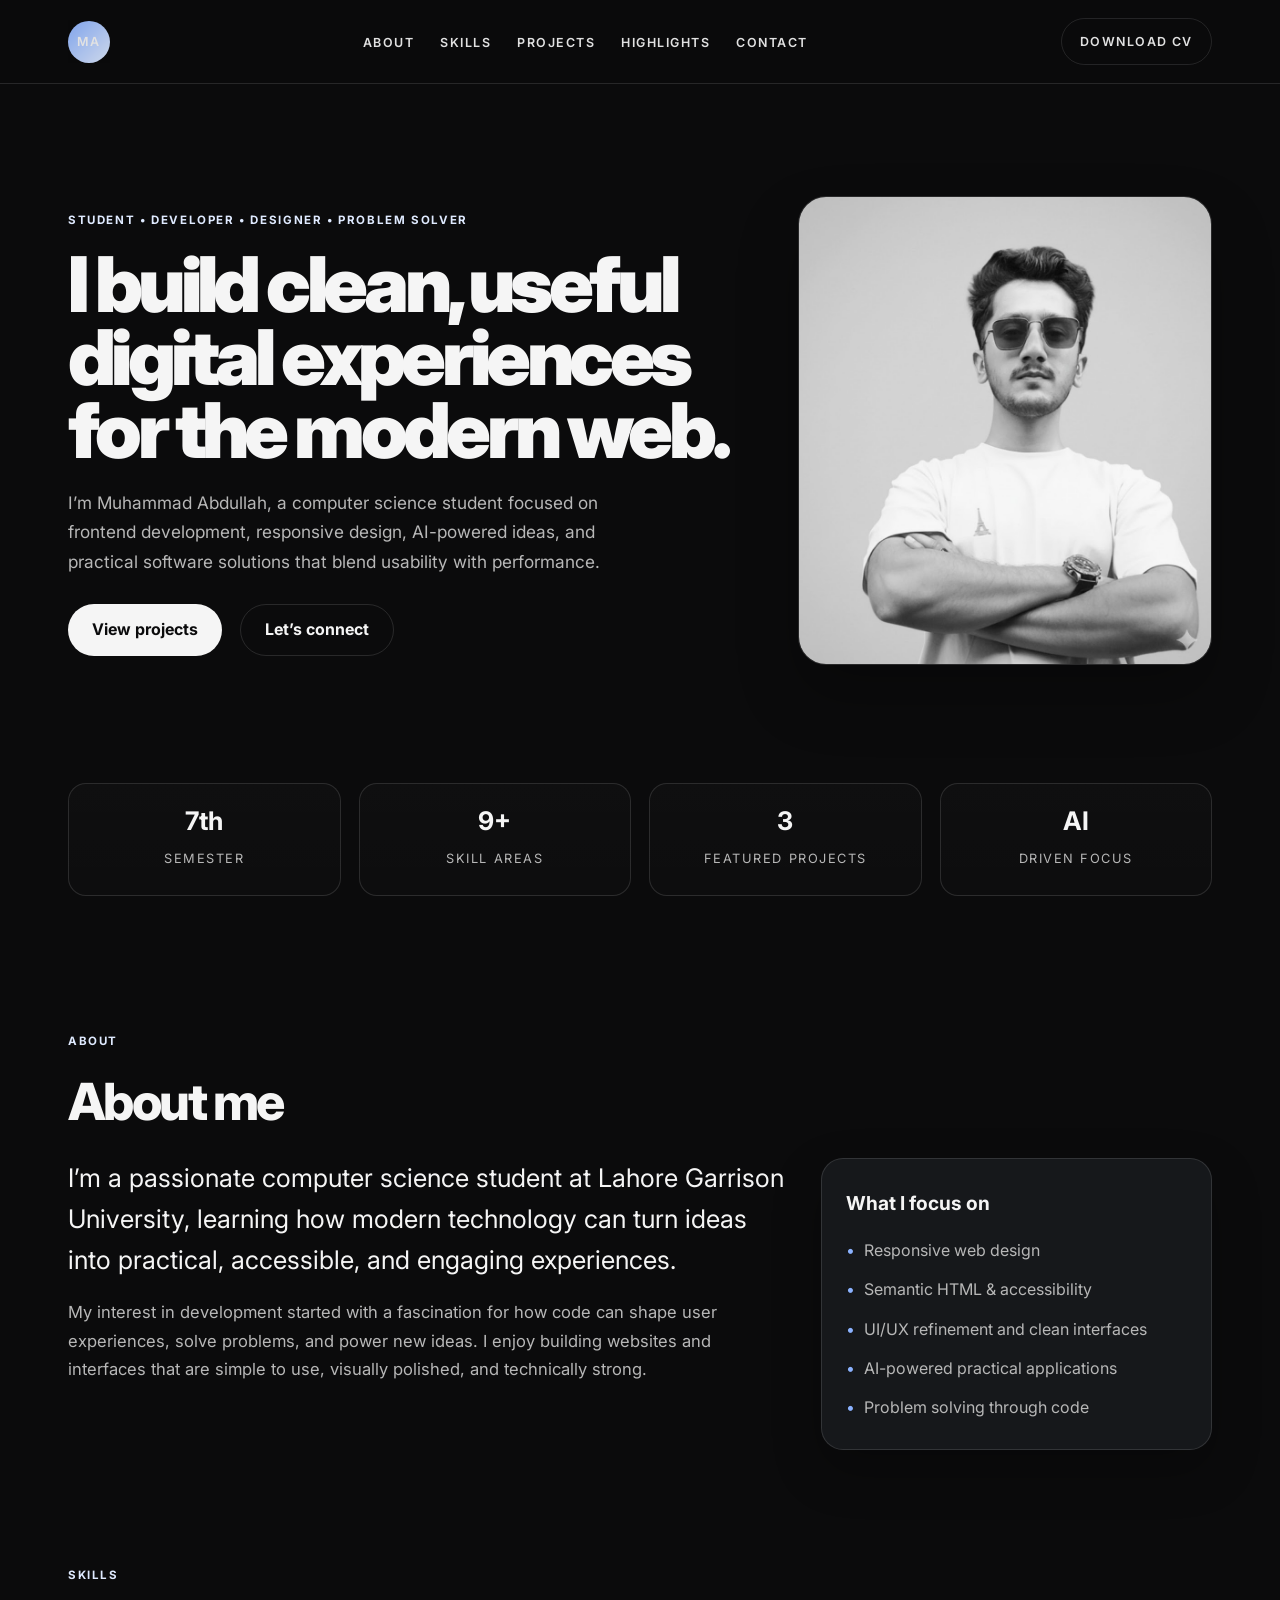
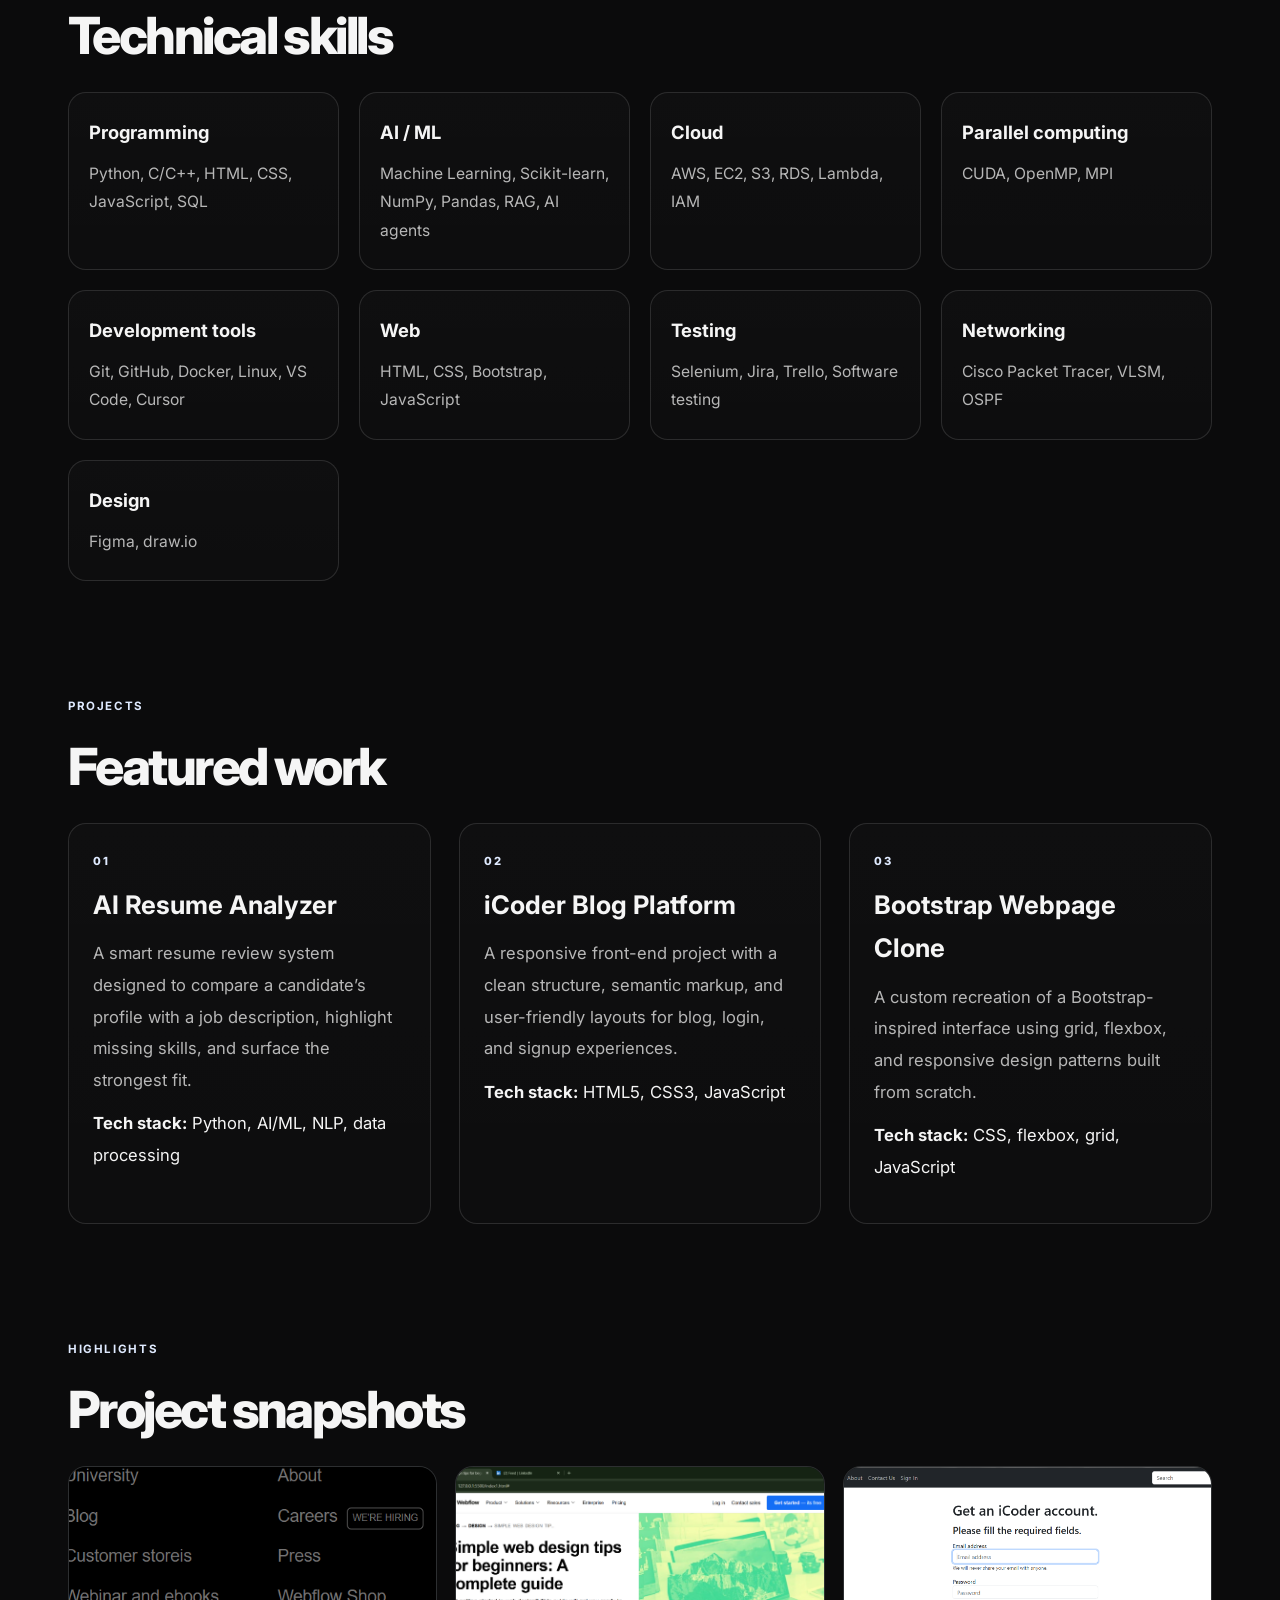
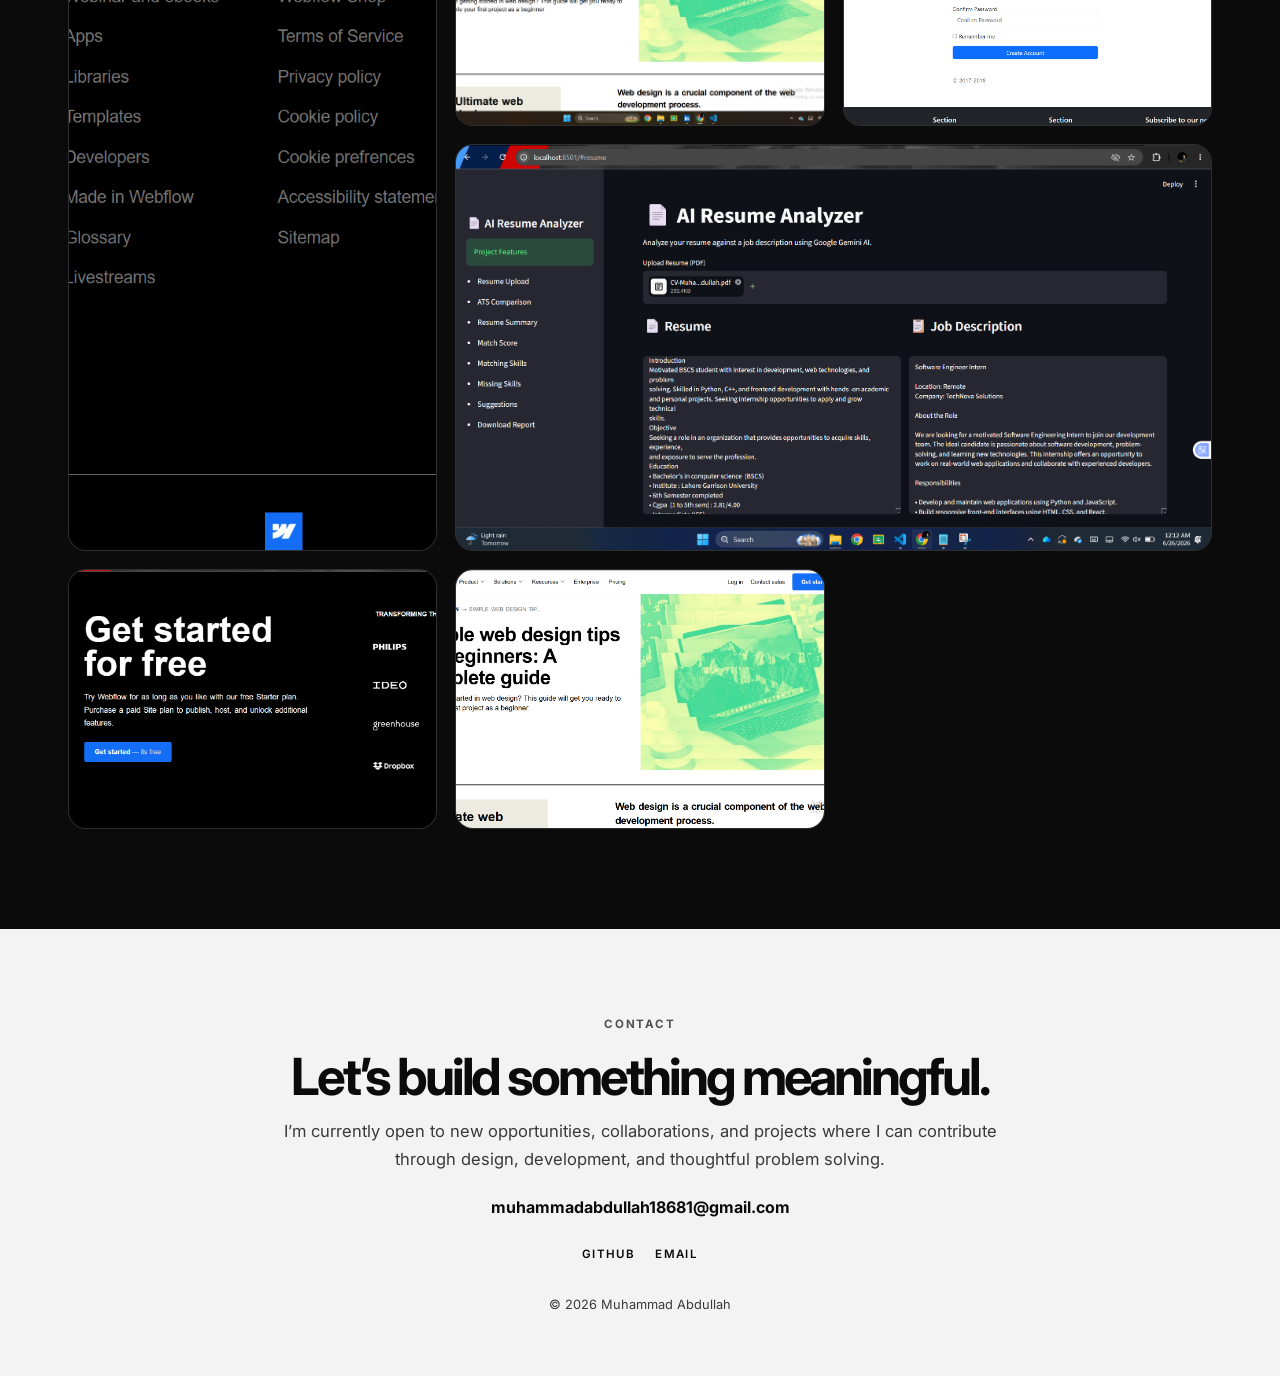
==== index.html @ 7ed73061 "Initial portfolio website" ====
<!DOCTYPE html>
<html lang="en">
  <head>
    <meta charset="UTF-8" />
    <meta name="viewport" content="width=device-width, initial-scale=1.0" />
    <title>Muhammad Abdullah | Portfolio</title>
    <meta
      name="description"
      content="Portfolio of Muhammad Abdullah, a computer science student and web developer focused on responsive design, front-end development, AI, and practical software solutions."
    />
    <link rel="preconnect" href="https://fonts.googleapis.com" />
    <link rel="preconnect" href="https://fonts.gstatic.com" crossorigin />
    <link
      href="https://fonts.googleapis.com/css2?family=Inter:wght@400;500;600;700;800;900&display=swap"
      rel="stylesheet"
    />
    <link rel="stylesheet" href="styles.css" />
  </head>
  <body>
    <header class="site-header" id="top">
      <nav class="top-nav">
        <a href="#top" class="brand" aria-label="Muhammad Abdullah home">MA</a>
        <ul>
          <li><a href="#about">About</a></li>
          <li><a href="#skills">Skills</a></li>
          <li><a href="#projects">Projects</a></li>
          <li><a href="#highlights">Highlights</a></li>
          <li><a href="#contact">Contact</a></li>
        </ul>
        <a class="nav-button" href="CV-Muhammad_Abdullah.docx" target="_blank" rel="noopener noreferrer">Download CV</a>
      </nav>
    </header>

    <main>
      <section class="hero">
        <div class="hero-copy">
          <p class="eyebrow">Student • developer • designer • problem solver</p>
          <h1>
            I build clean, useful digital experiences for the modern web.
          </h1>
          <p class="hero-text">
            I’m Muhammad Abdullah, a computer science student focused on frontend
            development, responsive design, AI-powered ideas, and practical software
            solutions that blend usability with performance.
          </p>
          <div class="hero-actions">
            <a href="#projects" class="primary-btn">View projects</a>
            <a href="#contact" class="secondary-btn">Let’s connect</a>
          </div>
        </div>

        <div class="hero-image-wrap">
          <img src="img1.jpg" alt="Muhammad Abdullah portrait" class="hero-image" />
        </div>
      </section>

      <section class="stats-strip" aria-label="Quick profile stats">
        <div>
          <strong>7th</strong>
          <span>Semester</span>
        </div>
        <div>
          <strong>9+</strong>
          <span>Skill areas</span>
        </div>
        <div>
          <strong>3</strong>
          <span>Featured projects</span>
        </div>
        <div>
          <strong>AI</strong>
          <span>Driven focus</span>
        </div>
      </section>

      <section id="about" class="content-section">
        <div class="section-heading">
          <p class="section-tag">About</p>
          <h2>About me</h2>
        </div>

        <div class="about-grid">
          <div class="about-copy">
            <p class="lead">
              I’m a passionate computer science student at Lahore Garrison University,
              learning how modern technology can turn ideas into practical, accessible,
              and engaging experiences.
            </p>
            <p>
              My interest in development started with a fascination for how code can shape
              user experiences, solve problems, and power new ideas. I enjoy building
              websites and interfaces that are simple to use, visually polished, and
              technically strong.
            </p>
          </div>

          <aside class="about-card">
            <h3>What I focus on</h3>
            <ul>
              <li>Responsive web design</li>
              <li>Semantic HTML &amp; accessibility</li>
              <li>UI/UX refinement and clean interfaces</li>
              <li>AI-powered practical applications</li>
              <li>Problem solving through code</li>
            </ul>
          </aside>
        </div>
      </section>

      <section id="skills" class="content-section">
        <div class="section-heading">
          <p class="section-tag">Skills</p>
          <h2>Technical skills</h2>
        </div>

        <div class="skills-grid">
          <div class="skill-category">
            <h3>Programming</h3>
            <p>Python, C/C++, HTML, CSS, JavaScript, SQL</p>
          </div>

          <div class="skill-category">
            <h3>AI / ML</h3>
            <p>Machine Learning, Scikit-learn, NumPy, Pandas, RAG, AI agents</p>
          </div>

          <div class="skill-category">
            <h3>Cloud</h3>
            <p>AWS, EC2, S3, RDS, Lambda, IAM</p>
          </div>

          <div class="skill-category">
            <h3>Parallel computing</h3>
            <p>CUDA, OpenMP, MPI</p>
          </div>

          <div class="skill-category">
            <h3>Development tools</h3>
            <p>Git, GitHub, Docker, Linux, VS Code, Cursor</p>
          </div>

          <div class="skill-category">
            <h3>Web</h3>
            <p>HTML, CSS, Bootstrap, JavaScript</p>
          </div>

          <div class="skill-category">
            <h3>Testing</h3>
            <p>Selenium, Jira, Trello, Software testing</p>
          </div>

          <div class="skill-category">
            <h3>Networking</h3>
            <p>Cisco Packet Tracer, VLSM, OSPF</p>
          </div>

          <div class="skill-category">
            <h3>Design</h3>
            <p>Figma, draw.io</p>
          </div>
        </div>
      </section>

      <section id="projects" class="content-section">
        <div class="section-heading">
          <p class="section-tag">Projects</p>
          <h2>Featured work</h2>
        </div>

        <div class="projects-grid">
          <article class="project-card">
            <div class="project-number">01</div>
            <h3>AI Resume Analyzer</h3>
            <p>
              A smart resume review system designed to compare a candidate’s profile with
              a job description, highlight missing skills, and surface the strongest fit.
            </p>
            <p class="stack"><strong>Tech stack:</strong> Python, AI/ML, NLP, data processing</p>
          </article>

          <article class="project-card">
            <div class="project-number">02</div>
            <h3>iCoder Blog Platform</h3>
            <p>
              A responsive front-end project with a clean structure, semantic markup, and
              user-friendly layouts for blog, login, and signup experiences.
            </p>
            <p class="stack"><strong>Tech stack:</strong> HTML5, CSS3, JavaScript</p>
          </article>

          <article class="project-card">
            <div class="project-number">03</div>
            <h3>Bootstrap Webpage Clone</h3>
            <p>
              A custom recreation of a Bootstrap-inspired interface using grid, flexbox,
              and responsive design patterns built from scratch.
            </p>
            <p class="stack"><strong>Tech stack:</strong> CSS, flexbox, grid, JavaScript</p>
          </article>
        </div>
      </section>

      <section id="highlights" class="content-section">
        <div class="section-heading">
          <p class="section-tag">Highlights</p>
          <h2>Project snapshots</h2>
        </div>

        <div class="gallery-grid">
          <figure class="gallery-item tall">
            <img src="Screenshot 2025-10-15 144143.png" alt="Project screenshot 1" />
          </figure>
          <figure class="gallery-item">
            <img src="Screenshot 2025-07-09 141239.png" alt="Project screenshot 2" />
          </figure>
          <figure class="gallery-item">
            <img src="Screenshot 2025-10-15 144005.png" alt="Project screenshot 3" />
          </figure>
          <figure class="gallery-item wide">
            <img src="project ai resume .png" alt="AI resume analyzer project" />
          </figure>
          <figure class="gallery-item">
            <img src="Screenshot 2025-10-15 144124.png" alt="Project screenshot 4" />
          </figure>
          <figure class="gallery-item">
            <img src="Screenshot 2025-07-08 152722.png" alt="Project screenshot 5" />
          </figure>
        </div>
      </section>
    </main>

    <footer id="contact" class="site-footer">
      <div class="footer-inner">
        <p class="section-tag light">Contact</p>
        <h2>Let’s build something meaningful.</h2>
        <p>
          I’m currently open to new opportunities, collaborations, and projects where I
          can contribute through design, development, and thoughtful problem solving.
        </p>
        <a class="email-link" href="mailto:muhammadabdullah18681@gmail.com">
          muhammadabdullah18681@gmail.com
        </a>
        <div class="social-links" aria-label="Social links">
          <a href="https://github.com/Abdullah-khalil-18681" target="_blank" rel="noopener noreferrer">GitHub</a>
          <a href="mailto:muhammadabdullah18681@gmail.com">Email</a>
        </div>
        <p class="copyright">© 2026 Muhammad Abdullah</p>
      </div>
    </footer>
  </body>
</html>
---- styles.css ----
:root {
  --bg: #0b0b0c;
  --bg-soft: #121315;
  --panel: #16181b;
  --panel-2: #1d1f23;
  --text: #f5f5f5;
  --muted: #b7b7b7;
  --line: rgba(255, 255, 255, 0.12);
  --accent: #8bb2ff;
  --accent-2: #dfeaff;
  --shadow: rgba(0, 0, 0, 0.25);
  --max-width: 1200px;
}

* {
  box-sizing: border-box;
  margin: 0;
  padding: 0;
}

html {
  scroll-behavior: smooth;
}

body {
  font-family: "Inter", sans-serif;
  background: var(--bg);
  color: var(--text);
  line-height: 1.7;
}

img {
  display: block;
  max-width: 100%;
}

p {
  color: var(--muted);
  font-size: 1.04rem;
}

img {
  width: 100%;
}

a {
  color: inherit;
  text-decoration: none;
}

.site-header {
  position: sticky;
  top: 0;
  z-index: 30;
  background: rgba(11, 11, 12, 0.8);
  backdrop-filter: blur(12px);
  border-bottom: 1px solid var(--line);
}

.top-nav {
  max-width: var(--max-width);
  margin: 0 auto;
  padding: 18px 28px;
  display: flex;
  align-items: center;
  justify-content: space-between;
  gap: 20px;
}

.brand {
  display: inline-flex;
  align-items: center;
  justify-content: center;
  width: 42px;
  height: 42px;
  border-radius: 50%;
  background: linear-gradient(135deg, var(--accent), var(--accent-2));
  color: #0a0a0a;
  font-weight: 900;
  font-size: 0.8rem;
}

.top-nav ul {
  list-style: none;
  display: flex;
  align-items: center;
  justify-content: center;
  flex-wrap: wrap;
  gap: 26px;
}

.top-nav a {
  color: var(--text);
  font-size: 0.78rem;
  text-transform: uppercase;
  letter-spacing: 0.12em;
  font-weight: 600;
  opacity: 0.92;
}

.top-nav a:hover {
  color: var(--accent-2);
}

.nav-button {
  padding: 12px 18px;
  border: 1px solid var(--line);
  border-radius: 999px;
  transition: 0.2s ease;
}

.nav-button:hover {
  background: var(--panel);
  border-color: var(--accent);
}

main {
  max-width: var(--max-width);
  margin: 0 auto;
  padding: 0 28px 80px;
}

.hero {
  display: grid;
  grid-template-columns: 1.25fr 0.75fr;
  align-items: center;
  gap: 40px;
  min-height: 75vh;
  padding: 72px 0 54px;
}

.hero-copy {
  max-width: 720px;
}

.eyebrow,
.section-tag {
  display: inline-block;
  margin-bottom: 18px;
  text-transform: uppercase;
  letter-spacing: 0.14em;
  font-size: 0.72rem;
  font-weight: 700;
  color: var(--accent-2);
}

.hero h1 {
  margin-bottom: 20px;
  font-size: clamp(3rem, 6vw, 6rem);
  line-height: 0.95;
  letter-spacing: -0.06em;
  font-weight: 900;
}

.hero-text {
  max-width: 600px;
  margin-bottom: 28px;
  font-size: 1.08rem;
  color: var(--muted);
}

.hero-actions {
  display: flex;
  flex-wrap: wrap;
  gap: 18px;
}

.primary-btn,
.secondary-btn {
  display: inline-flex;
  align-items: center;
  justify-content: center;
  min-height: 52px;
  padding: 0 24px;
  border-radius: 999px;
  font-weight: 700;
  transition: 0.2s ease;
}

.primary-btn {
  background: var(--text);
  color: var(--bg);
}

.primary-btn:hover {
  background: var(--accent-2);
}

.secondary-btn {
  border: 1px solid var(--line);
  color: var(--text);
}

.secondary-btn:hover {
  border-color: var(--accent);
  color: var(--accent-2);
}

.hero-image-wrap {
  display: flex;
  justify-content: center;
}

.hero-image {
  width: min(100%, 420px);
  border-radius: 28px;
  object-fit: cover;
  box-shadow: 0 30px 60px var(--shadow);
  border: 1px solid var(--line);
}

.stats-strip {
  display: grid;
  grid-template-columns: repeat(4, minmax(150px, 1fr));
  gap: 18px;
  padding: 24px 0 10px;
  margin-bottom: 30px;
}

.stats-strip > div {
  border: 1px solid var(--line);
  background: linear-gradient(180deg, rgba(255, 255, 255, 0.02), rgba(255, 255, 255, 0.01));
  border-radius: 18px;
  padding: 24px 18px;
  text-align: center;
}

.stats-strip strong {
  display: block;
  margin-bottom: 10px;
  font-size: clamp(1.5rem, 2vw, 2.4rem);
  line-height: 1;
  color: var(--text);
}

.stats-strip span {
  color: var(--muted);
  font-size: 0.8rem;
  text-transform: uppercase;
  letter-spacing: 0.12em;
}

.content-section {
  padding: 90px 0 20px;
}

.section-heading {
  margin-bottom: 34px;
}

.section-heading h2 {
  margin-top: 8px;
  font-size: clamp(2.2rem, 4vw, 4rem);
  line-height: 0.9;
  letter-spacing: -0.05em;
  font-weight: 800;
}

.about-grid {
  display: grid;
  grid-template-columns: 1.3fr 0.7fr;
  gap: 28px;
  align-items: start;
}

.lead {
  margin-bottom: 18px;
  font-size: clamp(1.15rem, 2vw, 1.7rem);
  line-height: 1.6;
  color: var(--text);
}

.about-card {
  background: var(--panel);
  border: 1px solid var(--line);
  border-radius: 22px;
  padding: 28px 24px;
  box-shadow: 0 20px 48px var(--shadow);
}

.about-card h3 {
  margin-bottom: 18px;
  font-size: 1.2rem;
  color: var(--text);
}

.about-card ul {
  list-style: none;
  display: grid;
  gap: 12px;
}

.about-card li {
  position: relative;
  padding-left: 18px;
  color: var(--muted);
}

.about-card li::before {
  content: "•";
  position: absolute;
  left: 0;
  top: 0;
  color: var(--accent);
}

.skills-grid {
  display: grid;
  grid-template-columns: repeat(auto-fit, minmax(220px, 1fr));
  gap: 20px;
  margin-top: 20px;
}

.skill-category {
  padding: 24px 20px;
  border: 1px solid var(--line);
  border-radius: 18px;
  background: linear-gradient(180deg, rgba(255, 255, 255, 0.02), rgba(255, 255, 255, 0.01));
}

.skill-category h3 {
  margin-bottom: 12px;
  font-size: 1.15rem;
  color: var(--text);
}

.skill-category p {
  font-size: 0.98rem;
  color: var(--muted);
  line-height: 1.8;
}

.projects-grid {
  display: grid;
  grid-template-columns: repeat(auto-fit, minmax(260px, 1fr));
  gap: 28px;
  margin-top: 18px;
}

.project-card {
  padding: 28px 24px;
  border: 1px solid var(--line);
  border-radius: 18px;
  background: linear-gradient(180deg, rgba(255, 255, 255, 0.02), rgba(255, 255, 255, 0.01));
  transition: transform 0.25s ease, border-color 0.25s ease;
}

.project-card:hover {
  transform: translateY(-4px);
  border-color: rgba(139, 178, 255, 0.5);
}

.project-number {
  margin-bottom: 12px;
  font-size: 0.7rem;
  font-weight: 800;
  letter-spacing: 0.18em;
  color: var(--accent-2);
}

.project-card h3 {
  margin-bottom: 12px;
  font-size: clamp(1.4rem, 2vw, 2rem);
  color: var(--text);
}

.project-card p {
  margin-bottom: 12px;
  color: var(--muted);
  line-height: 1.9;
}

.stack {
  margin-top: 8px;
  color: var(--text) !important;
}

.gallery-grid {
  display: grid;
  grid-template-columns: repeat(3, minmax(220px, 1fr));
  gap: 18px;
}

.gallery-item {
  overflow: hidden;
  border-radius: 18px;
  border: 1px solid var(--line);
  background: #101214;
  min-height: 260px;
}

.gallery-item img {
  height: 100%;
  object-fit: cover;
  transition: transform 0.35s ease;
}

.gallery-item:hover img {
  transform: scale(1.03);
}

.gallery-item.tall {
  grid-row: span 2;
}

.gallery-item.wide {
  grid-column: span 2;
}

.site-footer {
  padding: 80px 20px 60px;
  background: #f3f3f3;
  color: #0b0b0c;
  text-align: center;
}

.footer-inner {
  max-width: 760px;
  margin: 0 auto;
}

.site-footer .section-tag {
  color: #0b0b0c;
  opacity: 0.7;
}

.site-footer h2 {
  margin-bottom: 16px;
  font-size: clamp(2.2rem, 4vw, 3.4rem);
  line-height: 0.95;
  letter-spacing: -0.06em;
}

.site-footer p {
  color: rgba(11, 11, 12, 0.8);
}

.email-link {
  display: inline-block;
  margin-top: 20px;
  color: #0b0b0c;
  font-weight: 700;
}

.social-links {
  display: flex;
  justify-content: center;
  flex-wrap: wrap;
  gap: 20px;
  margin-top: 24px;
}

.social-links a {
  color: #0b0b0c;
  font-weight: 600;
  text-transform: uppercase;
  letter-spacing: 0.12em;
  font-size: 0.72rem;
}

.copyright {
  margin-top: 30px;
  font-size: 0.8rem;
}

@media (max-width: 900px) {
  .hero {
    grid-template-columns: 1fr;
    text-align: center;
    padding-top: 48px;
  }

  .hero-copy {
    max-width: 100%;
  }

  .hero-text {
    margin-left: auto;
    margin-right: auto;
  }

  .hero-actions {
    justify-content: center;
  }

  .about-grid,
  .gallery-grid {
    grid-template-columns: 1fr;
  }

  .gallery-item.wide {
    grid-column: span 1;
  }
}

@media (max-width: 640px) {
  .top-nav {
    padding: 14px 16px;
    flex-wrap: wrap;
    justify-content: center;
  }

  .top-nav ul {
    gap: 14px 18px;
  }

  main {
    padding-left: 18px;
    padding-right: 18px;
  }

  .stats-strip {
    grid-template-columns: repeat(2, minmax(130px, 1fr));
  }

  .hero h1 {
    font-size: clamp(2.5rem, 18vw, 4.2rem);
  }

  .content-section {
    padding-top: 70px;
  }

  .project-card,
  .skill-category,
  .about-card {
    padding-left: 18px;
    padding-right: 18px;
  }

  .gallery-grid {
    grid-template-columns: 1fr;
  }

  .gallery-item.tall,
  .gallery-item.wide {
    grid-column: auto;
    grid-row: auto;
  }
}
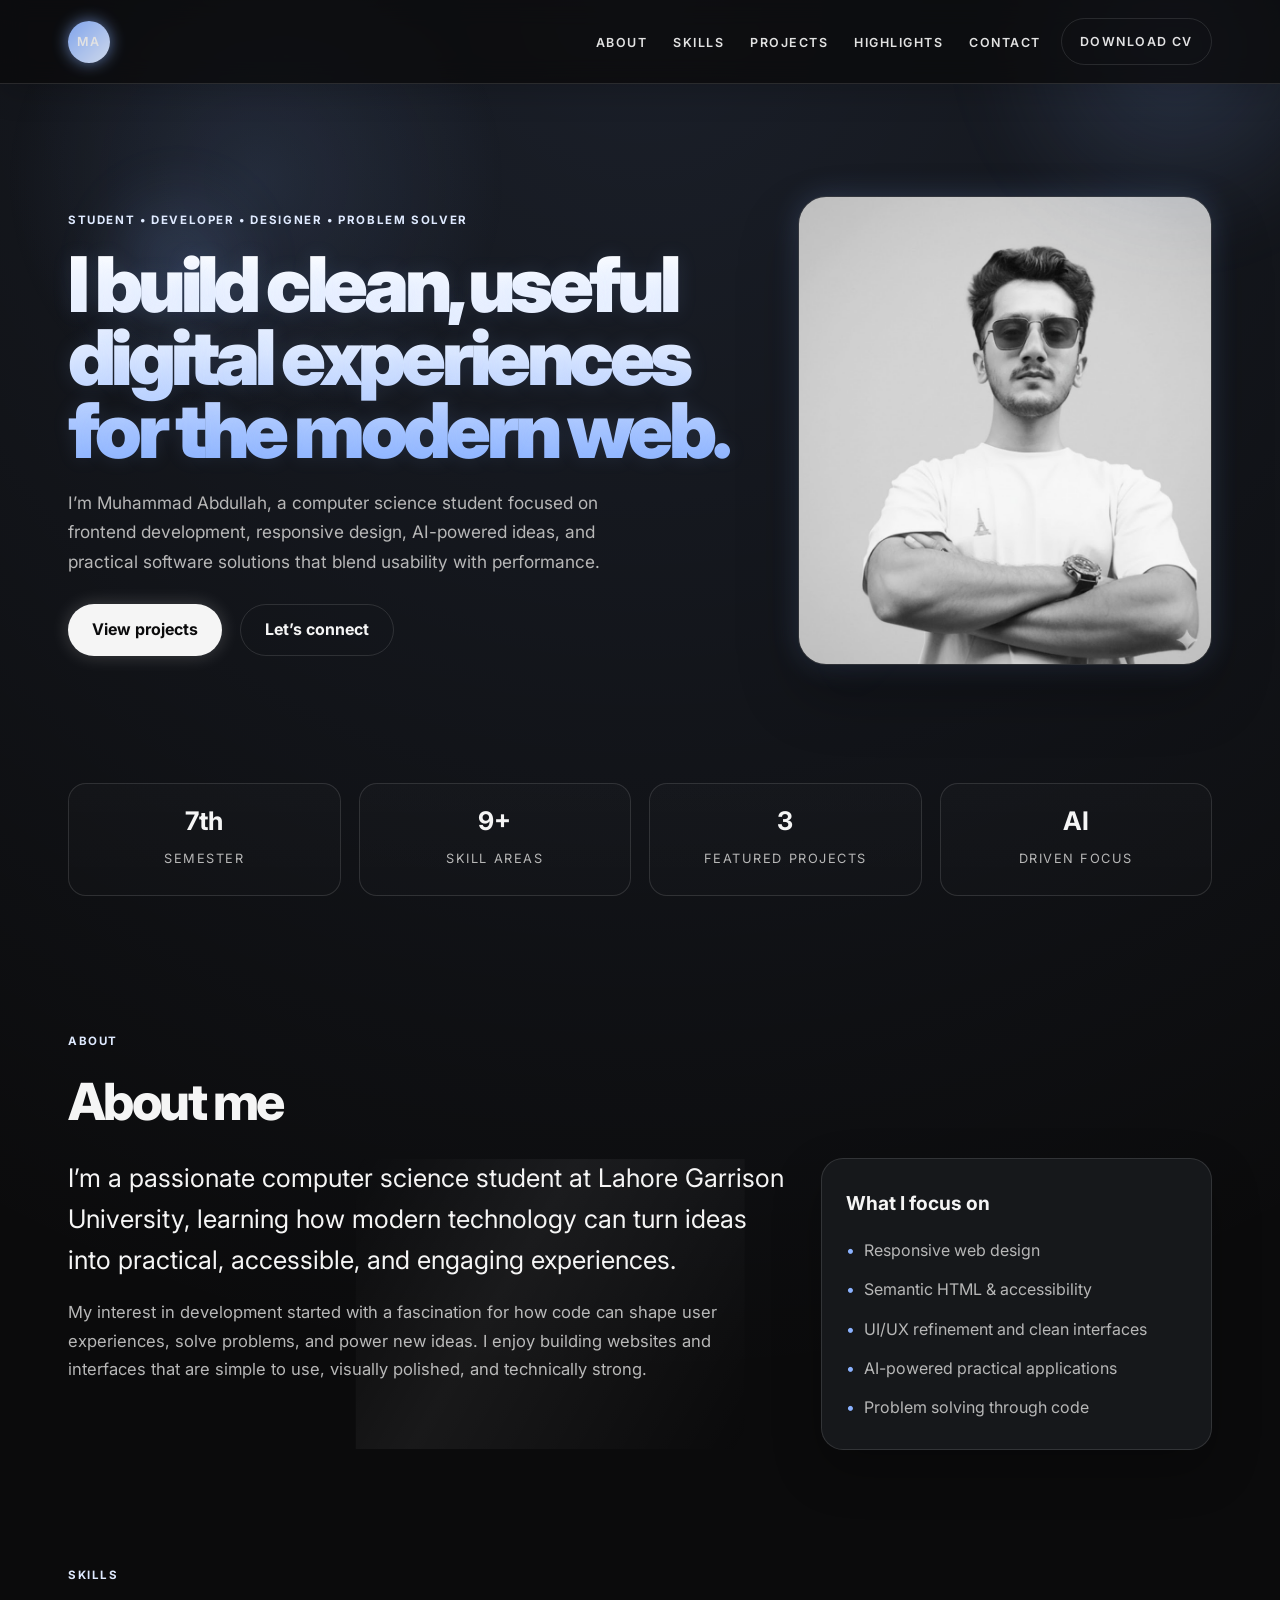
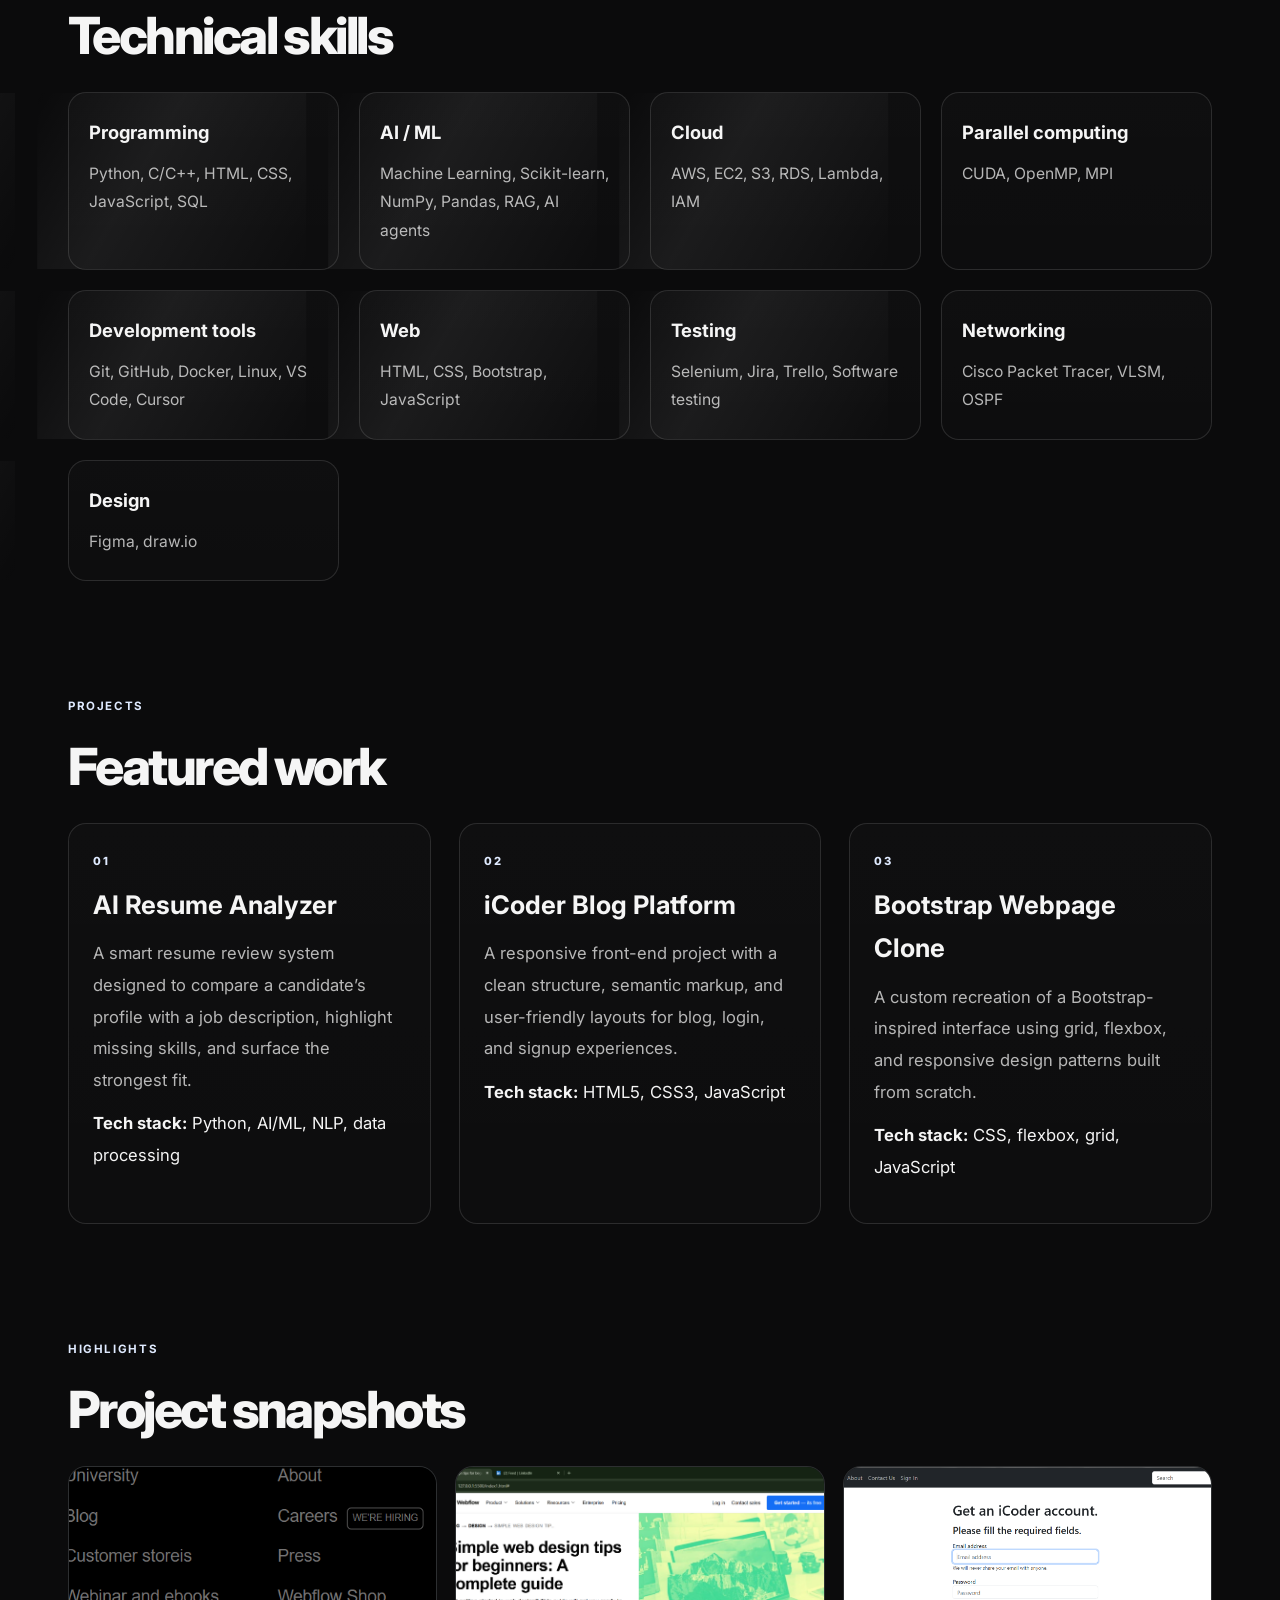
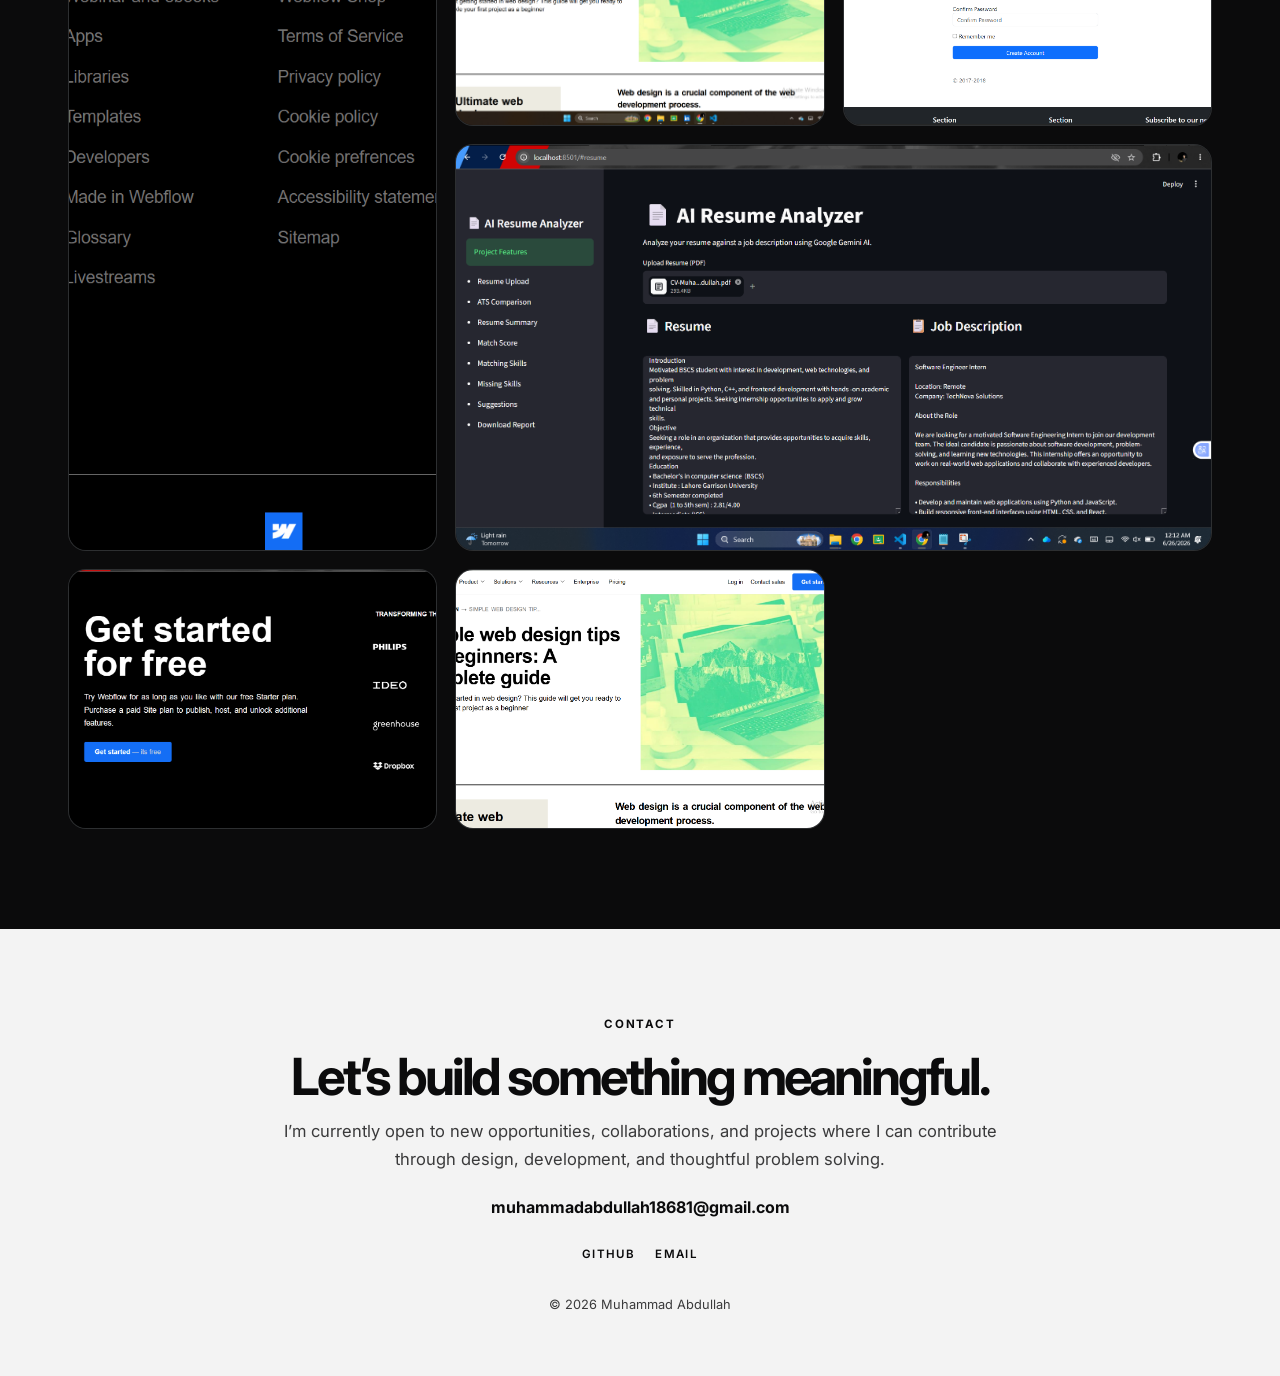
==== commit 25b0fd39: "Updated project files" ====
--- a/index.html
+++ b/index.html
@@ -20,14 +20,23 @@
     <header class="site-header" id="top">
       <nav class="top-nav">
         <a href="#top" class="brand" aria-label="Muhammad Abdullah home">MA</a>
-        <ul>
-          <li><a href="#about">About</a></li>
-          <li><a href="#skills">Skills</a></li>
-          <li><a href="#projects">Projects</a></li>
-          <li><a href="#highlights">Highlights</a></li>
-          <li><a href="#contact">Contact</a></li>
-        </ul>
-        <a class="nav-button" href="CV-Muhammad_Abdullah.docx" target="_blank" rel="noopener noreferrer">Download CV</a>
+
+        <button class="menu-toggle" aria-label="Toggle navigation" aria-expanded="false">
+          <span></span>
+          <span></span>
+          <span></span>
+        </button>
+
+        <div class="nav-panel">
+          <ul>
+            <li><a href="#about">About</a></li>
+            <li><a href="#skills">Skills</a></li>
+            <li><a href="#projects">Projects</a></li>
+            <li><a href="#highlights">Highlights</a></li>
+            <li><a href="#contact">Contact</a></li>
+          </ul>
+          <a class="nav-button" href="CV-Muhammad_Abdullah.docx" target="_blank" rel="noopener noreferrer">Download CV</a>
+        </div>
       </nav>
     </header>
 
@@ -247,5 +256,61 @@
         <p class="copyright">© 2026 Muhammad Abdullah</p>
       </div>
     </footer>
+
+    <script>
+      const revealItems = document.querySelectorAll('.content-section, .hero, .stats-strip, .site-footer');
+      const menuToggle = document.querySelector('.menu-toggle');
+      const navPanel = document.querySelector('.nav-panel');
+
+      const observer = new IntersectionObserver(
+        (entries) => {
+          entries.forEach((entry) => {
+            if (entry.isIntersecting) {
+              entry.target.classList.add('is-visible');
+            }
+          });
+        },
+        { threshold: 0.12 }
+      );
+
+      revealItems.forEach((item) => {
+        item.classList.add('reveal');
+        observer.observe(item);
+      });
+
+      document.querySelectorAll('.project-card, .skill-category, .about-card, .gallery-item, .stats-strip > div').forEach((item) => {
+        item.classList.add('reveal');
+        observer.observe(item);
+      });
+
+      if (menuToggle && navPanel) {
+        menuToggle.addEventListener('click', () => {
+          const isOpen = navPanel.classList.toggle('is-open');
+          menuToggle.classList.toggle('is-open', isOpen);
+          menuToggle.setAttribute('aria-expanded', String(isOpen));
+        });
+
+        navPanel.querySelectorAll('a').forEach((link) => {
+          link.addEventListener('click', () => {
+            navPanel.classList.remove('is-open');
+            menuToggle.classList.remove('is-open');
+            menuToggle.setAttribute('aria-expanded', 'false');
+          });
+        });
+      }
+
+      document.querySelectorAll('.project-card, .skill-category, .about-card, .gallery-item').forEach((card) => {
+        card.addEventListener('mousemove', (event) => {
+          const rect = card.getBoundingClientRect();
+          const x = ((event.clientX - rect.left) / rect.width - 0.5) * 10;
+          const y = ((event.clientY - rect.top) / rect.height - 0.5) * 10;
+          card.style.transform = `translateY(-4px) rotateX(${(-y).toFixed(2)}deg) rotateY(${x.toFixed(2)}deg) scale(1.01)`;
+        });
+
+        card.addEventListener('mouseleave', () => {
+          card.style.transform = '';
+        });
+      });
+    </script>
   </body>
 </html>
--- a/styles.css
+++ b/styles.css
@@ -23,10 +23,38 @@
 }
 
 body {
+  position: relative;
   font-family: "Inter", sans-serif;
-  background: var(--bg);
+  background:
+    radial-gradient(circle at top, rgba(139, 178, 255, 0.12), transparent 30%),
+    var(--bg);
   color: var(--text);
   line-height: 1.7;
+  overflow-x: hidden;
+  isolation: isolate;
+}
+
+body::before {
+  content: "";
+  position: fixed;
+  inset: 0;
+  background: radial-gradient(circle at 20% 20%, rgba(139, 178, 255, 0.12), transparent 20%);
+  pointer-events: none;
+  z-index: 0;
+}
+
+body::after {
+  content: "";
+  position: fixed;
+  inset: -20% -10% auto auto;
+  width: 460px;
+  height: 460px;
+  border-radius: 50%;
+  background: radial-gradient(circle, rgba(139, 178, 255, 0.18), transparent 62%);
+  filter: blur(28px);
+  pointer-events: none;
+  z-index: 0;
+  animation: drift 18s ease-in-out infinite alternate;
 }
 
 img {
@@ -55,6 +83,7 @@
   background: rgba(11, 11, 12, 0.8);
   backdrop-filter: blur(12px);
   border-bottom: 1px solid var(--line);
+  box-shadow: 0 10px 30px rgba(0, 0, 0, 0.15);
 }
 
 .top-nav {
@@ -65,6 +94,8 @@
   align-items: center;
   justify-content: space-between;
   gap: 20px;
+  position: relative;
+  animation: navPulse 6s ease-in-out infinite alternate;
 }
 
 .brand {
@@ -78,6 +109,20 @@
   color: #0a0a0a;
   font-weight: 900;
   font-size: 0.8rem;
+  box-shadow: 0 0 16px rgba(139, 178, 255, 0.7);
+  transition: transform 0.25s ease, box-shadow 0.25s ease;
+}
+
+.brand:hover {
+  transform: translateY(-2px) scale(1.04);
+  box-shadow: 0 0 24px rgba(139, 178, 255, 0.9);
+}
+
+.nav-panel {
+  display: flex;
+  align-items: center;
+  justify-content: center;
+  gap: 20px;
 }
 
 .top-nav ul {
@@ -96,10 +141,13 @@
   letter-spacing: 0.12em;
   font-weight: 600;
   opacity: 0.92;
+  transition: color 0.2s ease, transform 0.2s ease, letter-spacing 0.2s ease;
 }
 
 .top-nav a:hover {
   color: var(--accent-2);
+  transform: translateY(-1px);
+  letter-spacing: 0.14em;
 }
 
 .nav-button {
@@ -107,11 +155,14 @@
   border: 1px solid var(--line);
   border-radius: 999px;
   transition: 0.2s ease;
+  box-shadow: 0 0 0 rgba(139, 178, 255, 0);
+  white-space: nowrap;
 }
 
 .nav-button:hover {
   background: var(--panel);
   border-color: var(--accent);
+  box-shadow: 0 0 18px rgba(139, 178, 255, 0.4);
 }
 
 main {
@@ -121,12 +172,26 @@
 }
 
 .hero {
+  position: relative;
   display: grid;
   grid-template-columns: 1.25fr 0.75fr;
   align-items: center;
   gap: 40px;
   min-height: 75vh;
   padding: 72px 0 54px;
+}
+
+.hero::before {
+  content: "";
+  position: absolute;
+  inset: 10% auto auto 0;
+  width: 220px;
+  height: 220px;
+  border-radius: 50%;
+  background: radial-gradient(circle, rgba(139, 178, 255, 0.18), transparent 60%);
+  filter: blur(22px);
+  pointer-events: none;
+  animation: drift 14s ease-in-out infinite alternate;
 }
 
 .hero-copy {
@@ -142,6 +207,7 @@
   font-size: 0.72rem;
   font-weight: 700;
   color: var(--accent-2);
+  animation: fadeUp 0.8s ease both;
 }
 
 .hero h1 {
@@ -150,6 +216,12 @@
   line-height: 0.95;
   letter-spacing: -0.06em;
   font-weight: 900;
+  background: linear-gradient(180deg, #ffffff, #dfeaff 48%, #8bb2ff 100%);
+  -webkit-background-clip: text;
+  background-clip: text;
+  color: transparent;
+  text-shadow: 0 0 20px rgba(139, 178, 255, 0.12);
+  animation: fadeUp 0.8s ease both;
 }
 
 .hero-text {
@@ -157,12 +229,14 @@
   margin-bottom: 28px;
   font-size: 1.08rem;
   color: var(--muted);
+  animation: fadeUp 1s ease 0.15s both;
 }
 
 .hero-actions {
   display: flex;
   flex-wrap: wrap;
   gap: 18px;
+  animation: fadeUp 1.1s ease 0.25s both;
 }
 
 .primary-btn,
@@ -174,16 +248,20 @@
   padding: 0 24px;
   border-radius: 999px;
   font-weight: 700;
-  transition: 0.2s ease;
+  transition: transform 0.25s ease, box-shadow 0.25s ease, border-color 0.25s ease, letter-spacing 0.15s ease;
 }
 
 .primary-btn {
   background: var(--text);
   color: var(--bg);
+  box-shadow: 0 0 18px rgba(255, 255, 255, 0.2);
 }
 
 .primary-btn:hover {
   background: var(--accent-2);
+  transform: translateY(-2px) scale(1.01);
+  box-shadow: 0 0 24px rgba(139, 178, 255, 0.45);
+  letter-spacing: 0.02em;
 }
 
 .secondary-btn {
@@ -194,19 +272,40 @@
 .secondary-btn:hover {
   border-color: var(--accent);
   color: var(--accent-2);
+  transform: translateY(-2px) scale(1.01);
+  box-shadow: 0 0 18px rgba(139, 178, 255, 0.25);
+  letter-spacing: 0.02em;
 }
 
 .hero-image-wrap {
+  position: relative;
   display: flex;
   justify-content: center;
+  animation: floatGlow 5s ease-in-out infinite;
+}
+
+.hero-image-wrap::before {
+  content: "";
+  position: absolute;
+  inset: 8% 10% -8% 10%;
+  border-radius: 30px;
+  background: linear-gradient(135deg, rgba(139, 178, 255, 0.22), transparent 60%);
+  filter: blur(18px);
+  z-index: -1;
 }
 
 .hero-image {
   width: min(100%, 420px);
   border-radius: 28px;
   object-fit: cover;
-  box-shadow: 0 30px 60px var(--shadow);
+  box-shadow: 0 30px 60px var(--shadow), 0 0 30px rgba(139, 178, 255, 0.2);
   border: 1px solid var(--line);
+  transition: transform 0.35s ease, box-shadow 0.35s ease;
+}
+
+.hero-image-wrap:hover .hero-image {
+  transform: scale(1.02) rotate(-1deg);
+  box-shadow: 0 35px 70px rgba(0, 0, 0, 0.35), 0 0 30px rgba(139, 178, 255, 0.3);
 }
 
 .stats-strip {
@@ -218,11 +317,33 @@
 }
 
 .stats-strip > div {
+  position: relative;
+  overflow: hidden;
   border: 1px solid var(--line);
   background: linear-gradient(180deg, rgba(255, 255, 255, 0.02), rgba(255, 255, 255, 0.01));
   border-radius: 18px;
   padding: 24px 18px;
   text-align: center;
+  transition: transform 0.25s ease, box-shadow 0.25s ease, border-color 0.25s ease;
+}
+
+.stats-strip > div::before {
+  content: "";
+  position: absolute;
+  inset: 0;
+  background: linear-gradient(120deg, transparent 0%, rgba(139, 178, 255, 0.12) 45%, transparent 100%);
+  transform: translateX(-110%);
+  transition: transform 0.7s ease;
+}
+
+.stats-strip > div:hover {
+  transform: translateY(-4px);
+  border-color: rgba(139, 178, 255, 0.42);
+  box-shadow: 0 0 18px rgba(139, 178, 255, 0.12);
+}
+
+.stats-strip > div:hover::before {
+  transform: translateX(110%);
 }
 
 .stats-strip strong {
@@ -254,6 +375,13 @@
   line-height: 0.9;
   letter-spacing: -0.05em;
   font-weight: 800;
+  transition: transform 0.25s ease, letter-spacing 0.25s ease, text-shadow 0.25s ease;
+}
+
+.section-heading:hover h2 {
+  transform: translateY(-2px);
+  letter-spacing: -0.04em;
+  text-shadow: 0 0 18px rgba(139, 178, 255, 0.18);
 }
 
 .about-grid {
@@ -276,6 +404,12 @@
   border-radius: 22px;
   padding: 28px 24px;
   box-shadow: 0 20px 48px var(--shadow);
+  transition: box-shadow 0.25s ease, transform 0.25s ease;
+}
+
+.about-card:hover {
+  transform: translateY(-4px) scale(1.01);
+  box-shadow: 0 20px 50px rgba(0, 0, 0, 0.35), 0 0 22px rgba(139, 178, 255, 0.12);
 }
 
 .about-card h3 {
@@ -316,6 +450,14 @@
   border: 1px solid var(--line);
   border-radius: 18px;
   background: linear-gradient(180deg, rgba(255, 255, 255, 0.02), rgba(255, 255, 255, 0.01));
+  transition: transform 0.25s ease, box-shadow 0.25s ease, border-color 0.25s ease, filter 0.25s ease;
+}
+
+.skill-category:hover {
+  transform: translateY(-3px) scale(1.01);
+  border-color: rgba(139, 178, 255, 0.38);
+  box-shadow: 0 0 18px rgba(139, 178, 255, 0.12);
+  filter: brightness(1.04);
 }
 
 .skill-category h3 {
@@ -338,16 +480,38 @@
 }
 
 .project-card {
+  position: relative;
+  overflow: hidden;
   padding: 28px 24px;
   border: 1px solid var(--line);
   border-radius: 18px;
   background: linear-gradient(180deg, rgba(255, 255, 255, 0.02), rgba(255, 255, 255, 0.01));
-  transition: transform 0.25s ease, border-color 0.25s ease;
+  transition: transform 0.25s ease, border-color 0.25s ease, box-shadow 0.25s ease;
+  box-shadow: 0 0 0 rgba(139, 178, 255, 0);
+}
+
+.project-card::before,
+.skill-category::before,
+.about-card::before {
+  content: "";
+  position: absolute;
+  inset: 0;
+  background: linear-gradient(120deg, transparent 0%, rgba(255, 255, 255, 0.06) 40%, transparent 100%);
+  transform: translateX(-120%);
+  transition: transform 0.8s ease;
+  pointer-events: none;
+}
+
+.project-card:hover::before,
+.skill-category:hover::before,
+.about-card:hover::before {
+  transform: translateX(120%);
 }
 
 .project-card:hover {
   transform: translateY(-4px);
   border-color: rgba(139, 178, 255, 0.5);
+  box-shadow: 0 0 22px rgba(139, 178, 255, 0.15);
 }
 
 .project-number {
@@ -387,6 +551,26 @@
   border: 1px solid var(--line);
   background: #101214;
   min-height: 260px;
+  box-shadow: 0 0 0 rgba(139, 178, 255, 0);
+  transition: transform 0.25s ease, box-shadow 0.25s ease, border-color 0.25s ease, filter 0.25s ease;
+}
+
+.gallery-item:hover {
+  transform: translateY(-4px) scale(1.01);
+  border-color: rgba(139, 178, 255, 0.5);
+  box-shadow: 0 0 20px rgba(139, 178, 255, 0.18);
+  filter: brightness(1.05);
+}
+
+.reveal {
+  opacity: 0;
+  transform: translateY(24px);
+  transition: opacity 0.7s ease, transform 0.7s ease;
+}
+
+.reveal.is-visible {
+  opacity: 1;
+  transform: translateY(0);
 }
 
 .gallery-item img {
@@ -440,6 +624,12 @@
   margin-top: 20px;
   color: #0b0b0c;
   font-weight: 700;
+  transition: text-shadow 0.25s ease, transform 0.25s ease;
+}
+
+.email-link:hover {
+  text-shadow: 0 0 14px rgba(139, 178, 255, 0.55);
+  transform: translateY(-1px);
 }
 
 .social-links {
@@ -463,6 +653,50 @@
   font-size: 0.8rem;
 }
 
+@keyframes fadeUp {
+  from {
+    opacity: 0;
+    transform: translateY(18px);
+  }
+  to {
+    opacity: 1;
+    transform: translateY(0);
+  }
+}
+
+@keyframes floatGlow {
+  0%,
+  100% {
+    transform: translateY(0px);
+    box-shadow: 0 30px 60px var(--shadow), 0 0 30px rgba(139, 178, 255, 0.2);
+  }
+  50% {
+    transform: translateY(-6px);
+    box-shadow: 0 35px 70px rgba(0, 0, 0, 0.32), 0 0 38px rgba(139, 178, 255, 0.33);
+  }
+}
+
+@keyframes drift {
+  0% {
+    transform: translate3d(0, 0, 0) scale(1);
+  }
+  50% {
+    transform: translate3d(18px, 10px, 0) scale(1.08);
+  }
+  100% {
+    transform: translate3d(-22px, 18px, 0) scale(1.14);
+  }
+}
+
+@keyframes navPulse {
+  0% {
+    box-shadow: 0 0 0 rgba(139, 178, 255, 0);
+  }
+  100% {
+    box-shadow: 0 0 18px rgba(139, 178, 255, 0.08);
+  }
+}
+
 @media (max-width: 900px) {
   .hero {
     grid-template-columns: 1fr;
@@ -493,15 +727,86 @@
   }
 }
 
+.menu-toggle {
+  display: none;
+  width: 46px;
+  height: 46px;
+  background: transparent;
+  border: 1px solid var(--line);
+  border-radius: 12px;
+  cursor: pointer;
+  align-items: center;
+  justify-content: center;
+  flex-direction: column;
+  gap: 5px;
+  padding: 0;
+}
+
+.menu-toggle span {
+  display: block;
+  width: 22px;
+  height: 2px;
+  background: var(--text);
+  border-radius: 999px;
+  transition: transform 0.25s ease, opacity 0.25s ease;
+}
+
+.menu-toggle.is-open span:nth-child(1) {
+  transform: translateY(7px) rotate(45deg);
+}
+
+.menu-toggle.is-open span:nth-child(2) {
+  opacity: 0;
+}
+
+.menu-toggle.is-open span:nth-child(3) {
+  transform: translateY(-7px) rotate(-45deg);
+}
+
 @media (max-width: 640px) {
   .top-nav {
     padding: 14px 16px;
     flex-wrap: wrap;
-    justify-content: center;
+    justify-content: space-between;
+  }
+
+  .menu-toggle {
+    display: flex;
+  }
+
+  .nav-panel {
+    display: none;
+    width: 100%;
+    flex-direction: column;
+    align-items: flex-start;
+    padding-top: 12px;
+    border-top: 1px solid var(--line);
+    margin-top: 8px;
+  }
+
+  .nav-panel.is-open {
+    display: flex;
   }
 
   .top-nav ul {
-    gap: 14px 18px;
+    flex-direction: column;
+    align-items: flex-start;
+    gap: 12px;
+    width: 100%;
+  }
+
+  .top-nav ul li {
+    width: 100%;
+  }
+
+  .top-nav ul a,
+  .nav-button {
+    width: 100%;
+    display: inline-block;
+  }
+
+  .nav-button {
+    text-align: center;
   }
 
   main {
